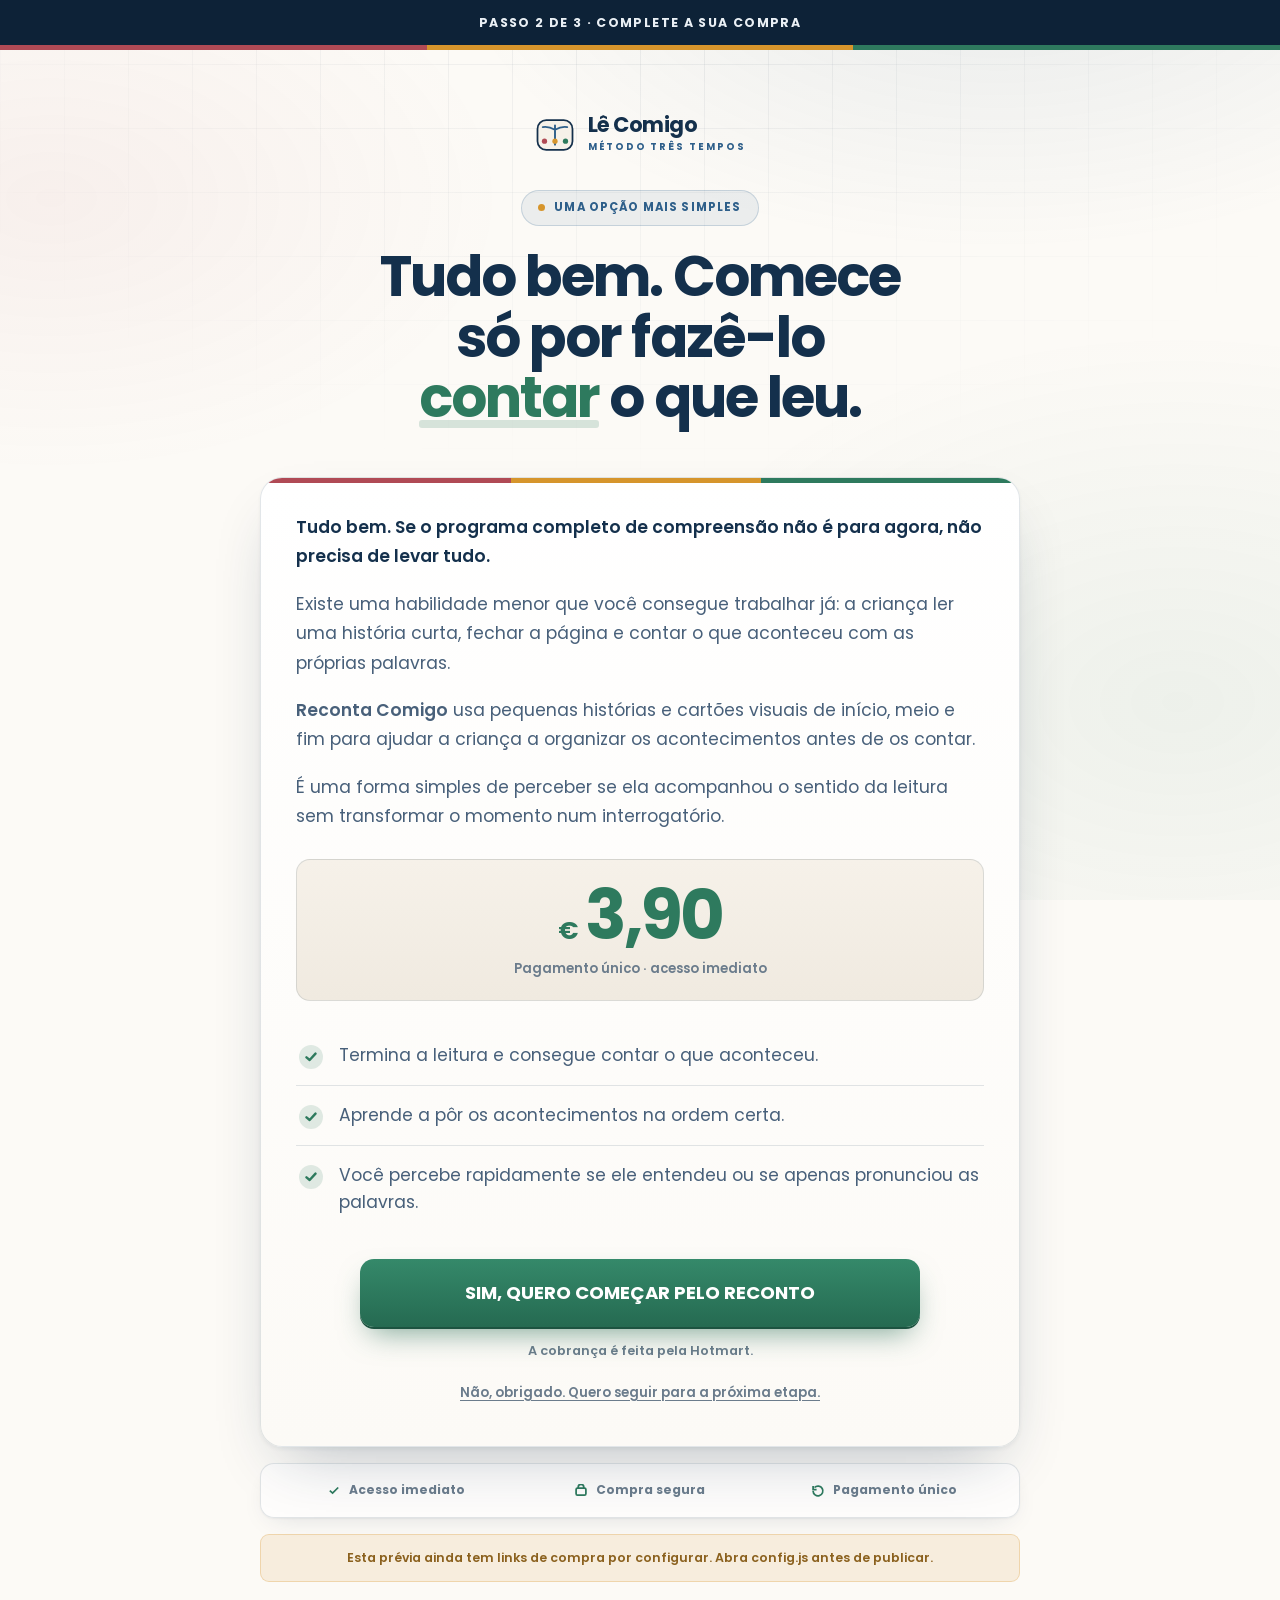
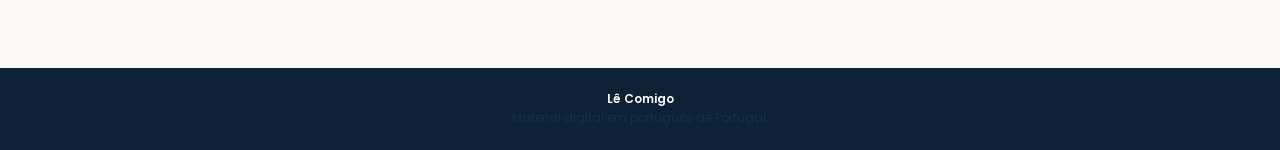
==== downsell/index.html @ 5492614d "Add files via upload" ====
<!doctype html>
<html lang="pt-PT">
<head>
  <meta charset="utf-8">
  <meta name="viewport" content="width=device-width,initial-scale=1">
  <meta name="robots" content="noindex,nofollow">
  <meta name="theme-color" content="#fcfaf6">
  <title>Reconta Comigo · Lê Comigo</title>
  <link rel="preconnect" href="https://fonts.googleapis.com">
  <link rel="preconnect" href="https://fonts.gstatic.com" crossorigin>
  <link href="https://fonts.googleapis.com/css2?family=Poppins:wght@400;500;600;700&display=swap" rel="stylesheet">
  <link rel="stylesheet" href="/styles.css">
</head>
<body data-page="downsell">
  <div id="progresso" aria-hidden="true"></div>

  <header id="topo">Passo 2 de 3 · complete a sua compra</header>
  <div class="filete" aria-hidden="true"><i></i><i></i><i></i></div>

  <main class="main">
    <div class="wrap">
      <div class="marca" aria-label="Lê Comigo, Método Três Tempos">
        <svg class="marca-icone" viewBox="0 0 48 48" aria-hidden="true">
          <rect x="4" y="7" width="40" height="34" rx="10" fill="#f6f1e9" stroke="#14304c" stroke-width="2"/>
          <path d="M24 13v22M10 15c5-1 9 .2 14 3M38 15c-5-1-9 .2-14 3" fill="none" stroke="#2e5f8a" stroke-width="2.2" stroke-linecap="round"/>
          <circle cx="12" cy="31" r="3" fill="#b04a55"/><circle cx="24" cy="31" r="3" fill="#d6952c"/><circle cx="36" cy="31" r="3" fill="#2e7a5e"/>
        </svg>
        <div>
          <div class="marca-nome">Lê Comigo</div>
          <div class="marca-tag">Método Três Tempos</div>
        </div>
      </div>

      <section class="hero" aria-labelledby="titulo">
        <div class="eyebrow">Uma opção mais simples</div>
        <h1 id="titulo">Tudo bem. Comece só por fazê-lo <span class="real">contar</span> o que leu.</h1>
      </section>

      <section class="carta" aria-label="Reconta Comigo">
        <div class="copy">
          <p><strong>Tudo bem.</strong> Se o programa completo de compreensão não é para agora, não precisa de levar tudo.</p>
<p>Existe uma habilidade menor que você consegue trabalhar já: a criança ler uma história curta, fechar a página e contar o que aconteceu com as próprias palavras.</p>
<p><strong>Reconta Comigo</strong> usa pequenas histórias e cartões visuais de início, meio e fim para ajudar a criança a organizar os acontecimentos antes de os contar.</p>
<p>É uma forma simples de perceber se ela acompanhou o sentido da leitura sem transformar o momento num interrogatório.</p>
        </div>

        <div class="preco-bloco">
          <div class="ancora" data-anchor hidden>De <s data-anchor-value></s></div>
          <div class="preco" aria-label="Preço 3,90 euros">
            <span class="moeda">€</span><span class="valor">3<span aria-hidden="true">,</span>90</span>
          </div>
          <p class="preco-nota">Pagamento único · acesso imediato</p>
        </div>

        <ul class="beneficios" aria-label="Resultados">
          <li><span class="visto" aria-hidden="true"><svg viewBox="0 0 16 16"><path d="M2 8.5 6.2 12 14 3.5"/></svg></span><span>Termina a leitura e consegue contar o que aconteceu.</span></li>
<li><span class="visto" aria-hidden="true"><svg viewBox="0 0 16 16"><path d="M2 8.5 6.2 12 14 3.5"/></svg></span><span>Aprende a pôr os acontecimentos na ordem certa.</span></li>
<li><span class="visto" aria-hidden="true"><svg viewBox="0 0 16 16"><path d="M2 8.5 6.2 12 14 3.5"/></svg></span><span>Você percebe rapidamente se ele entendeu ou se apenas pronunciou as palavras.</span></li>
        </ul>

        <div class="cta-caixa">
          <a class="btn" href="#" data-accept>SIM, QUERO COMEÇAR PELO RECONTO</a>
          <p class="cta-nota">A cobrança é feita pela Hotmart.</p>
          <a class="recusar" href="#" data-decline>Não, obrigado. Quero seguir para a próxima etapa.</a>
        </div>
      </section>

      <div class="trust" aria-label="Segurança da compra">
        <div class="trust-item"><svg viewBox="0 0 20 20"><path d="M4 9.5 8 13l8-8"/></svg>Acesso imediato</div>
        <div class="trust-item"><svg viewBox="0 0 20 20"><rect x="3" y="6" width="14" height="10" rx="2"/><path d="M6 6V4.5A4 4 0 0 1 14 4.5V6"/></svg>Compra segura</div>
        <div class="trust-item"><svg viewBox="0 0 20 20"><path d="M3 10a7 7 0 1 0 2-5M3 3v5h5"/></svg>Pagamento único</div>
      </div>

      <div class="aviso-config">Esta prévia ainda tem links de compra por configurar. Abra <strong>config.js</strong> antes de publicar.</div>
    </div>
  </main>

  <footer class="rodape">
    <strong>Lê Comigo</strong><br>
    Material digital em português de Portugal.
  </footer>

  <script src="/config.js"></script>
  <script src="/app.js"></script>
</body>
</html>
---- styles.css ----
:root {
  --papel:#fcfaf6; --papel-2:#f0eae0; --papel-3:#f6f1e9;
  --tinta:#14304c; --tinta-2:#0d2237; --azul:#2e5f8a;
  --t1:#b04a55; --t2:#d6952c; --t3:#2e7a5e; --t3-fundo:#256a51;
  --suave:#6b7c8c; --texto-2:#48607a; --texto-3:#3b5670;
  --claro:#eaf0f5; --claro-2:#b9cddd; --claro-3:#9dbbd4;
  --linha:#14304c1f; --linha-forte:#14304c38;
  --raio:14px; --raio-g:22px; --raio-p:9px; --max:920px;
  --sombra:0 1px 2px #14304c0d,0 8px 28px -12px #14304c2e;
  --sombra-g:0 2px 4px #14304c0f,0 28px 60px -24px #14304c4d;
  --mola:cubic-bezier(.2,.8,.3,1);
  --fonte:"Poppins","Century Gothic","Segoe UI",system-ui,sans-serif;
  --t-xs:.75rem; --t-sm:.85rem;
  --t-base:clamp(1rem,.96rem + .2vw,1.08rem);
  --t-md:clamp(1.04rem,.98rem + .32vw,1.16rem);
  --t-lg:clamp(1.1rem,1rem + .55vw,1.3rem);
  --t-h2:clamp(1.7rem,1.34rem + 2vw,2.65rem);
  --t-h1:clamp(2rem,1.44rem + 2.95vw,3.5rem);
}
*,*::before,*::after{box-sizing:border-box}
html{scroll-behavior:smooth}
body{
  margin:0;background:var(--papel);color:var(--tinta);font-family:var(--fonte);
  font-size:var(--t-base);font-weight:400;line-height:1.72;overflow-x:hidden;
  -webkit-font-smoothing:antialiased
}
body::before{
  content:"";position:fixed;inset:0;z-index:-2;pointer-events:none;
  background:
    radial-gradient(900px 520px at 78% -8%,rgba(46,95,138,.10),transparent 62%),
    radial-gradient(760px 460px at 4% 22%,rgba(176,74,85,.06),transparent 60%),
    radial-gradient(900px 600px at 92% 78%,rgba(46,122,94,.07),transparent 62%)
}
body::after{
  content:"";position:fixed;inset:0;z-index:-1;pointer-events:none;opacity:.5;
  background-image:linear-gradient(var(--linha) 1px,transparent 1px),linear-gradient(90deg,var(--linha) 1px,transparent 1px);
  background-size:64px 64px;
  -webkit-mask-image:radial-gradient(1100px 700px at 50% 0,#000 10%,transparent 70%);
  mask-image:radial-gradient(1100px 700px at 50% 0,#000 10%,transparent 70%)
}
a{color:inherit}
img,svg{display:block;max-width:100%}
button{font:inherit}
h1,h2,h3{margin:0;font-weight:700;letter-spacing:-.03em;line-height:1.14;text-wrap:balance}
h1{font-size:var(--t-h1);letter-spacing:-.035em;line-height:1.08}
p{margin:0 0 1.05em;text-wrap:pretty}
strong,b{font-weight:600}
:focus-visible{outline:3px solid var(--t2);outline-offset:3px;border-radius:6px}

#progresso{position:fixed;top:0;left:0;z-index:120;width:0;height:4px;background:linear-gradient(90deg,var(--t1),var(--t2) 48%,var(--t3));box-shadow:0 0 14px rgba(46,122,94,.35)}
#topo{
  background:var(--tinta-2);color:var(--claro);text-align:center;
  font-size:.78rem;font-weight:700;letter-spacing:.11em;text-transform:uppercase;
  padding:.72rem 1rem
}
.filete{display:flex;width:100%;height:5px}
.filete i{flex:1}.filete i:first-child{background:var(--t1)}.filete i:nth-child(2){background:var(--t2)}.filete i:nth-child(3){background:var(--t3)}

.wrap{width:100%;max-width:var(--max);margin-inline:auto;padding-inline:22px}
.main{padding-block:clamp(36px,6vw,64px) clamp(54px,8vw,86px)}
.marca{display:flex;justify-content:center;align-items:center;gap:.72rem;margin-bottom:clamp(24px,3.4vw,34px)}
.marca-icone{width:42px;height:42px;flex:0 0 auto}
.marca-nome{font-size:1.32rem;font-weight:700;letter-spacing:-.025em;line-height:1}
.marca-tag{font-size:.6rem;font-weight:700;letter-spacing:.2em;text-transform:uppercase;color:var(--azul);margin-top:.28rem}

.hero{text-align:center}
.eyebrow{
  display:inline-flex;align-items:center;gap:.55rem;padding:.45rem 1rem;border-radius:100px;
  margin-bottom:1.35rem;font-size:.72rem;font-weight:700;letter-spacing:.1em;text-transform:uppercase;
  color:var(--azul);background:rgba(46,95,138,.08);border:1px solid rgba(46,95,138,.2)
}
.eyebrow::before{content:"";width:7px;height:7px;border-radius:50%;background:var(--t2)}
.hero h1{max-width:18ch;margin-inline:auto}
.real{position:relative;display:inline-block;color:var(--t3)}
.real::after{content:"";position:absolute;left:0;right:0;bottom:.02em;height:.13em;border-radius:3px;background:var(--t3);opacity:.18}
.sub{max-width:48ch;margin:1.3rem auto 0;font-size:var(--t-lg);line-height:1.6;color:var(--texto-3)}

.carta{
  position:relative;max-width:760px;margin:clamp(30px,5vw,48px) auto 0;padding:clamp(1.35rem,4vw,2.2rem);
  background:linear-gradient(180deg,#fff,var(--papel));border:1px solid var(--linha);
  border-radius:var(--raio-g);box-shadow:var(--sombra-g);text-align:left;overflow:hidden
}
.carta::before{content:"";position:absolute;top:0;left:0;right:0;height:5px;background:linear-gradient(90deg,var(--t1) 0 33%,var(--t2) 33% 66%,var(--t3) 66% 100%)}
.copy p{color:var(--texto-2);line-height:1.7}
.copy p:first-child{color:var(--tinta);font-weight:600}

.preco-bloco{
  margin-top:1.7rem;padding:1.2rem;border-radius:var(--raio);
  background:linear-gradient(180deg,var(--papel-3),var(--papel-2));border:1px solid var(--linha)
}
.ancora{min-height:1.35rem;font-size:.9rem;font-weight:600;color:var(--suave);text-align:center}
.ancora[hidden]{display:none}
.ancora s{text-decoration-thickness:1.6px}
.preco{display:flex;align-items:baseline;justify-content:center;gap:.35rem;margin:.2rem 0 .3rem}
.preco .moeda{font-size:1.55rem;font-weight:700;color:var(--t3)}
.preco .valor{font-size:clamp(2.8rem,9vw,4.25rem);font-weight:700;letter-spacing:-.05em;line-height:1;color:var(--t3);font-variant-numeric:tabular-nums}
.preco-nota{text-align:center;margin:0;font-size:.82rem;font-weight:600;color:var(--suave)}

.beneficios{list-style:none;padding:0;margin:1.6rem 0 0;display:grid;gap:0}
.beneficios li{display:flex;align-items:flex-start;gap:1rem;padding:1rem .15rem;border-bottom:1px solid var(--linha);color:var(--texto-2);line-height:1.55}
.beneficios li:last-child{border-bottom:0}
.visto{width:24px;height:24px;border-radius:50%;display:grid;place-items:center;flex:0 0 auto;margin-top:.18rem;background:rgba(46,122,94,.14)}
.visto svg{width:12px;height:12px;stroke:var(--t3);stroke-width:3.2;fill:none;stroke-linecap:round;stroke-linejoin:round}

.cta-caixa{display:flex;flex-direction:column;align-items:center;gap:.8rem;text-align:center;margin-top:1.7rem}
.btn{
  display:inline-flex;align-items:center;justify-content:center;gap:.6rem;position:relative;isolation:isolate;
  width:100%;max-width:560px;padding:1.15rem 1.35rem;border:0;border-radius:var(--raio);
  font-weight:700;font-size:clamp(.98rem,2.5vw,1.14rem);text-align:center;text-decoration:none;
  color:#fff;background:linear-gradient(180deg,#35896a,var(--t3-fundo));
  box-shadow:0 2px 0 #1c5340,0 14px 30px -10px rgba(37,106,81,.62);
  transition:transform .18s var(--mola),box-shadow .18s ease;overflow:hidden
}
.btn::after{content:"";position:absolute;inset:0;z-index:-1;border-radius:inherit;background:linear-gradient(115deg,transparent 28%,rgba(255,255,255,.3) 46%,transparent 62%);transform:translateX(-120%)}
.btn:hover{transform:translateY(-2px);box-shadow:0 2px 0 #1c5340,0 20px 40px -12px rgba(37,106,81,.72)}
.btn:hover::after{animation:brilho .85s ease}
.btn:active{transform:translateY(1px)}
@keyframes brilho{to{transform:translateX(120%)}}

.recusar{
  display:inline-block;padding:.45rem .65rem;font-size:.82rem;font-weight:600;color:var(--suave);
  text-decoration:underline;text-underline-offset:3px;text-decoration-thickness:1px
}
.recusar:hover{color:var(--tinta)}
.cta-nota{margin:0;font-size:.8rem;font-weight:600;color:var(--suave)}

.trust{
  max-width:760px;margin:1rem auto 0;display:grid;grid-template-columns:1fr;gap:.55rem;
  padding:1rem 1.1rem;border:1px solid var(--linha);border-radius:var(--raio);background:rgba(255,255,255,.62);
  box-shadow:var(--sombra)
}
.trust-item{display:flex;align-items:center;justify-content:center;gap:.5rem;font-size:.76rem;font-weight:700;color:var(--suave);text-align:center}
.trust-item svg{width:14px;height:14px;stroke:var(--t3);fill:none;stroke-width:2.5}

.aviso-config{
  display:none;max-width:760px;margin:1rem auto 0;padding:.75rem 1rem;border-radius:var(--raio-p);
  background:rgba(214,149,44,.12);border:1px solid rgba(214,149,44,.28);color:#8b611e;
  font-size:.78rem;font-weight:600;text-align:center
}
body.modo-config .aviso-config{display:block}

.rodape{background:var(--tinta-2);color:var(--claro-4);text-align:center;padding:1.4rem 22px;font-size:.75rem;line-height:1.55}
.rodape strong{color:#fff}

@media(min-width:720px){
  .trust{grid-template-columns:repeat(3,1fr)}
}
@media(max-width:520px){
  #topo{font-size:.7rem}
  .main{padding-top:30px}
  .carta{padding:1.25rem}
  .btn{padding:1.05rem 1rem}
}
@media(prefers-reduced-motion:reduce){
  *,*::before,*::after{scroll-behavior:auto!important;transition-duration:.001ms!important;animation-duration:.001ms!important;animation-iteration-count:1!important}
}
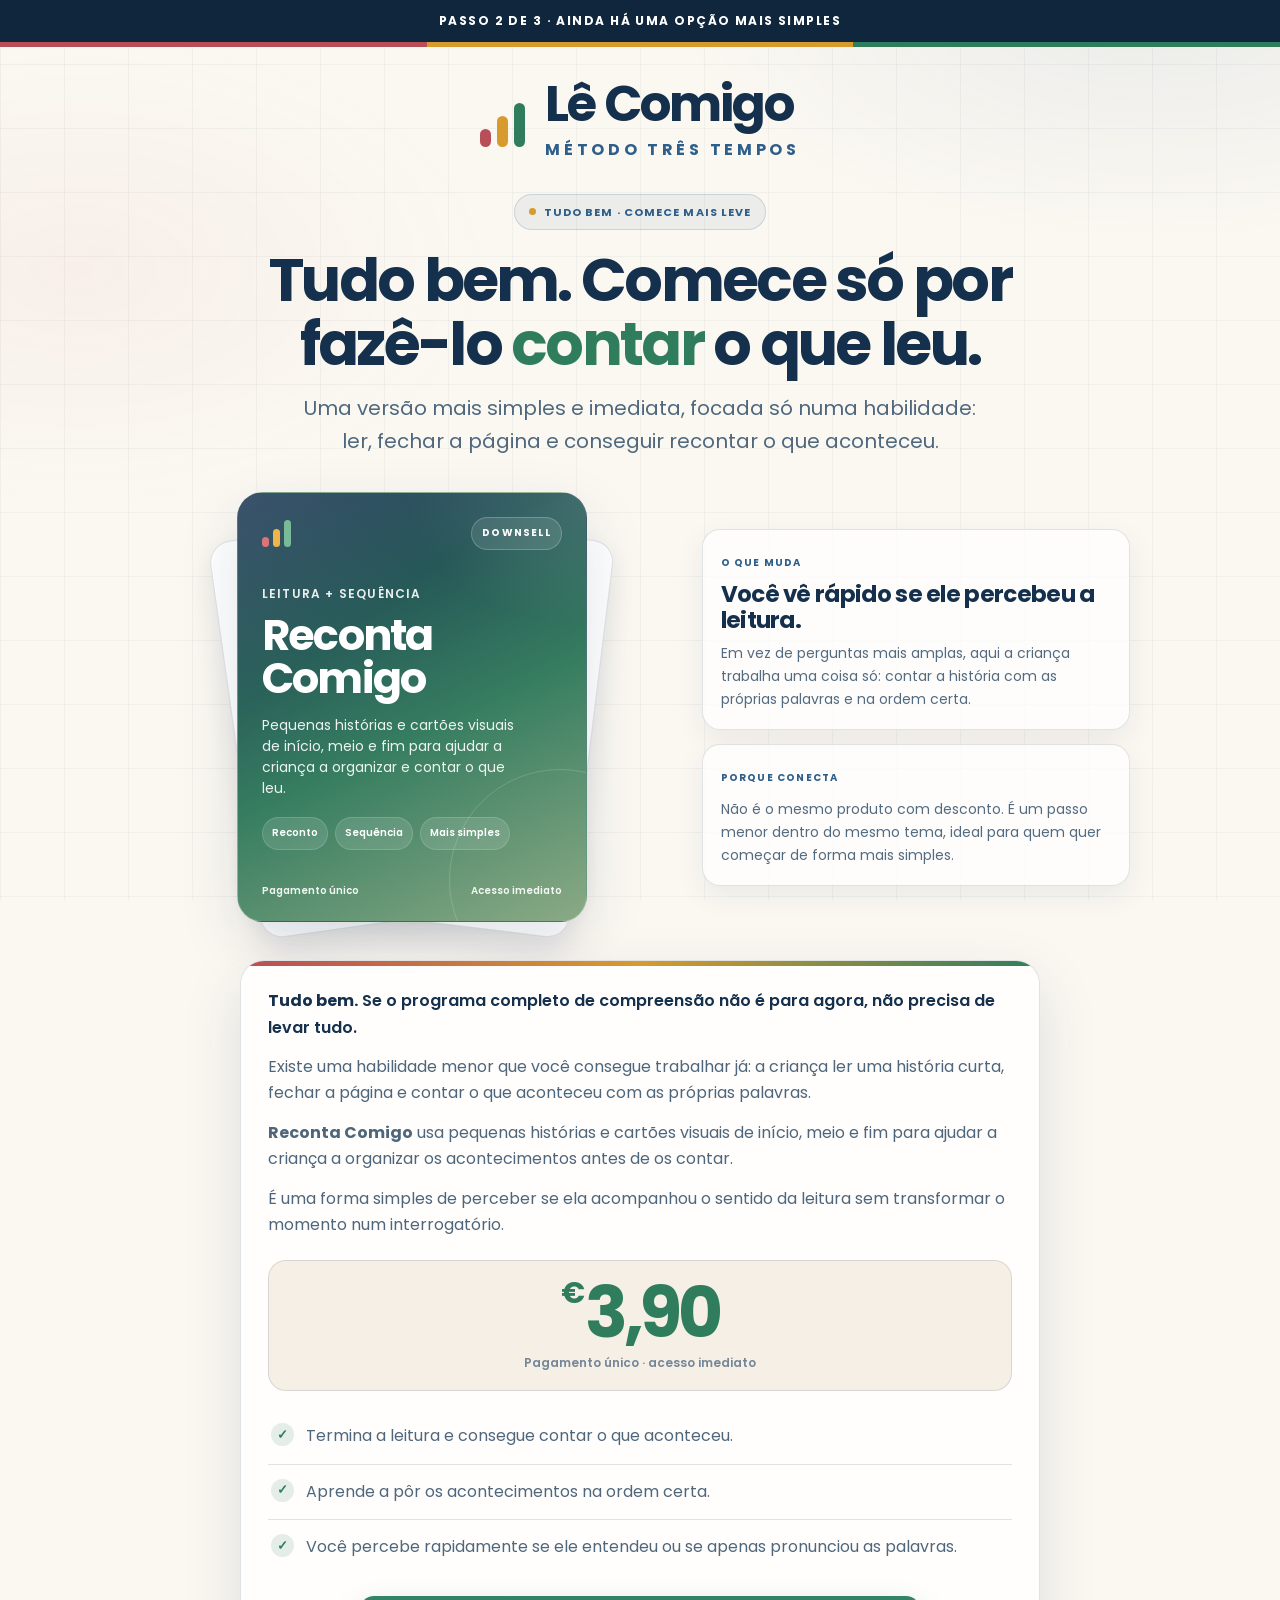
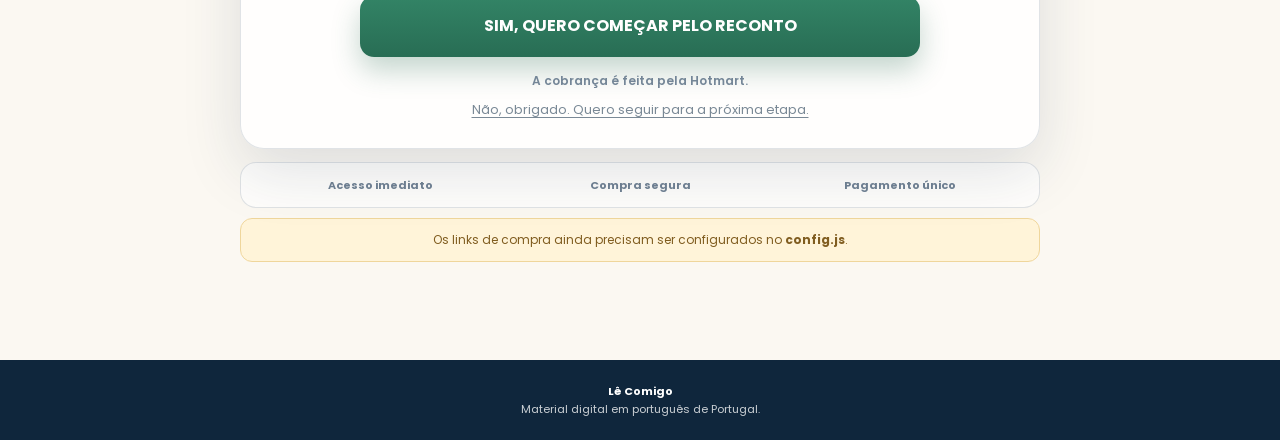
==== commit 7fe19204: "Add files via upload" ====
--- a/downsell/index.html
+++ b/downsell/index.html
@@ -1,86 +1,585 @@
 <!doctype html>
 <html lang="pt-PT">
 <head>
-  <meta charset="utf-8">
-  <meta name="viewport" content="width=device-width,initial-scale=1">
-  <meta name="robots" content="noindex,nofollow">
-  <meta name="theme-color" content="#fcfaf6">
-  <title>Reconta Comigo · Lê Comigo</title>
-  <link rel="preconnect" href="https://fonts.googleapis.com">
-  <link rel="preconnect" href="https://fonts.gstatic.com" crossorigin>
-  <link href="https://fonts.googleapis.com/css2?family=Poppins:wght@400;500;600;700&display=swap" rel="stylesheet">
-  <link rel="stylesheet" href="/styles.css">
+<meta charset="utf-8">
+<meta name="viewport" content="width=device-width,initial-scale=1">
+<meta name="robots" content="noindex,nofollow">
+<meta name="theme-color" content="#fbf8f2">
+<title>Reconta Comigo · Lê Comigo</title>
+<link rel="preconnect" href="https://fonts.googleapis.com">
+<link rel="preconnect" href="https://fonts.gstatic.com" crossorigin>
+<link href="https://fonts.googleapis.com/css2?family=Poppins:wght@400;500;600;700&display=swap" rel="stylesheet">
+<style>
+:root{
+  --paper:#fbf8f2;
+  --navy:#14304c;
+  --blue:#2e5f8a;
+  --muted:#66798b;
+  --red:#b84e57;
+  --amber:#d89a2d;
+  --green:#2f7d5d;
+  --line:rgba(20,48,76,.13);
+  --white:#fff;
+  --shadow:0 22px 60px rgba(20,48,76,.13);
+  --shadow-soft:0 12px 34px rgba(20,48,76,.09);
+}
+*{box-sizing:border-box}
+html{scroll-behavior:smooth}
+body{
+  margin:0;
+  background:var(--paper);
+  color:var(--navy);
+  font-family:Poppins,Arial,sans-serif;
+  line-height:1.65;
+  -webkit-font-smoothing:antialiased;
+  overflow-x:hidden;
+}
+body:before{
+  content:"";
+  position:fixed;
+  inset:0;
+  z-index:-1;
+  background:
+    radial-gradient(800px 400px at 90% 0,rgba(46,95,138,.08),transparent 60%),
+    radial-gradient(700px 400px at 6% 30%,rgba(184,78,87,.05),transparent 60%),
+    linear-gradient(rgba(20,48,76,.045) 1px,transparent 1px),
+    linear-gradient(90deg,rgba(20,48,76,.045) 1px,transparent 1px);
+  background-size:auto,auto,64px 64px,64px 64px;
+}
+a{color:inherit}
+h1,h2,h3,p{margin:0}
+img,svg{display:block;max-width:100%}
+.wrap{width:min(980px,calc(100% - 28px));margin:auto}
+.top{
+  background:#0f263c;
+  color:#fff;
+  text-align:center;
+  padding:11px 14px;
+  font-size:12px;
+  font-weight:700;
+  letter-spacing:.12em;
+  text-transform:uppercase;
+}
+.stripe{display:grid;grid-template-columns:1fr 1fr 1fr;height:5px}
+.stripe i:nth-child(1){background:var(--red)}
+.stripe i:nth-child(2){background:var(--amber)}
+.stripe i:nth-child(3){background:var(--green)}
+main{padding:34px 0 64px}
+
+/* LOGO */
+.logo{
+  display:flex;
+  align-items:center;
+  justify-content:center;
+  gap:20px;
+  margin-bottom:30px;
+}
+.bars{
+  display:flex;
+  align-items:flex-end;
+  gap:6px;
+  height:50px;
+}
+.bars span{
+  width:11px;
+  border-radius:999px;
+  display:block;
+}
+.bars .r{height:18px;background:var(--red)}
+.bars .a{height:31px;background:var(--amber)}
+.bars .g{height:44px;background:var(--green)}
+.logo-name{
+  font-size:clamp(32px,5vw,50px);
+  font-weight:700;
+  line-height:.95;
+  letter-spacing:-.04em;
+}
+.logo-sub{
+  margin-top:9px;
+  font-size:clamp(11px,1.7vw,16px);
+  font-weight:700;
+  letter-spacing:.23em;
+  color:var(--blue);
+}
+
+/* HERO */
+.hero{text-align:center}
+.pill{
+  display:inline-flex;
+  gap:8px;
+  align-items:center;
+  padding:8px 14px;
+  border:1px solid rgba(46,95,138,.18);
+  background:rgba(46,95,138,.07);
+  border-radius:999px;
+  color:var(--blue);
+  font-size:11px;
+  font-weight:700;
+  letter-spacing:.1em;
+  text-transform:uppercase;
+}
+.pill:before{
+  content:"";
+  width:7px;
+  height:7px;
+  border-radius:50%;
+  background:var(--amber);
+}
+.hero h1{
+  font-size:clamp(34px,5.4vw,60px);
+  line-height:1.07;
+  letter-spacing:-.045em;
+  max-width:830px;
+  margin:18px auto 0;
+  text-wrap:balance;
+}
+.accent{color:var(--green)}
+.hero .sub{
+  max-width:700px;
+  margin:16px auto 0;
+  color:#4f687e;
+  font-size:clamp(16px,2vw,20px);
+}
+
+/* MOCKUP PRODUTO */
+.product{
+  display:grid;
+  grid-template-columns:1.1fr .9fr;
+  gap:28px;
+  align-items:center;
+  margin:34px auto 0;
+}
+.mock{
+  min-height:430px;
+  position:relative;
+  display:grid;
+  place-items:center;
+}
+.paper{
+  position:absolute;
+  width:320px;
+  height:400px;
+  background:#fff;
+  border:1px solid var(--line);
+  border-radius:22px;
+  box-shadow:var(--shadow-soft);
+}
+.paper.one{transform:rotate(-8deg) translate(-20px,10px)}
+.paper.two{transform:rotate(7deg) translate(22px,12px)}
+.cover{
+  position:relative;
+  width:min(350px,92vw);
+  height:430px;
+  border-radius:26px;
+  padding:24px;
+  overflow:hidden;
+  color:#fff;
+  box-shadow:var(--shadow);
+  border:1px solid rgba(255,255,255,.18);
+}
+.cover:before{
+  content:"";
+  position:absolute;
+  inset:0;
+  background:
+    linear-gradient(145deg,rgba(255,255,255,.16),transparent 32%),
+    radial-gradient(300px 220px at 100% 0,rgba(255,255,255,.13),transparent 60%);
+  pointer-events:none;
+}
+.cover:after{
+  content:"";
+  position:absolute;
+  width:220px;
+  height:220px;
+  border:1px solid rgba(255,255,255,.16);
+  border-radius:50%;
+  right:-85px;
+  bottom:-70px;
+}
+.u1{background:linear-gradient(155deg,#113354,#2f628e 55%,#3c8765)}
+.u2{background:linear-gradient(155deg,#14304c,#305d89 53%,#b44d59)}
+.ds{background:linear-gradient(155deg,#15314f,#367d60 55%,#8baa85)}
+.of{background:linear-gradient(155deg,#11283e,#2d5d88 52%,#d29631)}
+.cover-logo{
+  display:flex;
+  align-items:flex-end;
+  gap:4px;
+  height:28px;
+}
+.cover-logo b{
+  display:block;
+  width:7px;
+  border-radius:99px;
+}
+.cover-logo .r{height:10px;background:#dc747c}
+.cover-logo .a{height:18px;background:#efb54a}
+.cover-logo .g{height:27px;background:#79bb98}
+.cover-top{
+  display:flex;
+  justify-content:space-between;
+  align-items:center;
+  position:relative;
+  z-index:2;
+}
+.mini{
+  font-size:10px;
+  font-weight:700;
+  letter-spacing:.12em;
+  text-transform:uppercase;
+  border:1px solid rgba(255,255,255,.22);
+  background:rgba(255,255,255,.11);
+  border-radius:999px;
+  padding:7px 10px;
+}
+.cover-kicker{
+  margin-top:34px;
+  font-size:12px;
+  font-weight:600;
+  letter-spacing:.1em;
+  text-transform:uppercase;
+  opacity:.9;
+  position:relative;
+  z-index:2;
+}
+.cover-title{
+  font-size:clamp(32px,4vw,43px);
+  line-height:1.02;
+  font-weight:700;
+  letter-spacing:-.04em;
+  margin-top:10px;
+  position:relative;
+  z-index:2;
+}
+.cover-desc{
+  font-size:14px;
+  line-height:1.5;
+  margin-top:14px;
+  color:rgba(255,255,255,.91);
+  max-width:30ch;
+  position:relative;
+  z-index:2;
+}
+.tags{
+  display:flex;
+  flex-wrap:wrap;
+  gap:7px;
+  margin-top:18px;
+  position:relative;
+  z-index:2;
+}
+.tags span{
+  padding:7px 9px;
+  border-radius:999px;
+  background:rgba(255,255,255,.12);
+  border:1px solid rgba(255,255,255,.15);
+  font-size:10px;
+  font-weight:600;
+}
+.cover-bottom{
+  position:absolute;
+  left:24px;
+  right:24px;
+  bottom:22px;
+  display:flex;
+  justify-content:space-between;
+  font-size:10px;
+  font-weight:600;
+  opacity:.92;
+  z-index:2;
+}
+
+/* INFO AO LADO */
+.info{display:grid;gap:14px}
+.info-card{
+  background:rgba(255,255,255,.72);
+  border:1px solid var(--line);
+  border-radius:18px;
+  padding:18px;
+  box-shadow:0 10px 30px rgba(20,48,76,.07);
+}
+.info-card small{
+  font-size:10px;
+  font-weight:700;
+  letter-spacing:.12em;
+  text-transform:uppercase;
+  color:var(--blue);
+}
+.info-card h3{
+  margin-top:7px;
+  font-size:23px;
+  line-height:1.15;
+  letter-spacing:-.03em;
+}
+.info-card p{
+  margin-top:8px;
+  color:#536b80;
+  font-size:14px;
+}
+
+/* CARD OFERTA */
+.card{
+  max-width:800px;
+  margin:38px auto 0;
+  padding:27px;
+  background:rgba(255,255,255,.82);
+  border:1px solid var(--line);
+  border-radius:24px;
+  box-shadow:var(--shadow);
+  position:relative;
+  overflow:hidden;
+}
+.card:before{
+  content:"";
+  position:absolute;
+  left:0;right:0;top:0;
+  height:5px;
+  background:linear-gradient(90deg,var(--red),var(--amber),var(--green));
+}
+.copy p{color:#4e667b;margin-bottom:13px}
+.copy p:first-child{color:var(--navy);font-weight:600}
+.pricebox{
+  margin-top:22px;
+  padding:17px;
+  background:#f5efe6;
+  border:1px solid var(--line);
+  border-radius:18px;
+  text-align:center;
+}
+.anchor{font-size:13px;color:#7a8a98}
+.anchor[hidden]{display:none}
+.price{
+  font-size:clamp(48px,8vw,70px);
+  font-weight:700;
+  color:var(--green);
+  line-height:1;
+  letter-spacing:-.06em;
+}
+.price small{
+  font-size:.42em;
+  vertical-align:top;
+  margin-right:4px;
+}
+.note{
+  font-size:12px;
+  color:#748697;
+  font-weight:600;
+  margin-top:5px;
+}
+.benefits{
+  list-style:none;
+  padding:0;
+  margin:18px 0 0;
+}
+.benefits li{
+  display:flex;
+  gap:12px;
+  padding:14px 3px;
+  border-bottom:1px solid var(--line);
+  color:#4f677c;
+}
+.benefits li:last-child{border-bottom:0}
+.check{
+  width:23px;
+  height:23px;
+  border-radius:50%;
+  display:grid;
+  place-items:center;
+  flex:0 0 auto;
+  background:rgba(47,125,93,.13);
+  color:var(--green);
+  font-size:13px;
+  font-weight:700;
+}
+.actions{
+  display:flex;
+  flex-direction:column;
+  align-items:center;
+  gap:9px;
+  margin-top:22px;
+}
+.btn{
+  width:100%;
+  max-width:560px;
+  text-align:center;
+  text-decoration:none;
+  background:linear-gradient(#338466,#286d54);
+  color:#fff;
+  padding:17px 18px;
+  border-radius:14px;
+  font-weight:700;
+  box-shadow:0 13px 28px rgba(40,109,84,.28);
+  transition:.18s ease;
+}
+.btn:hover{transform:translateY(-1px);box-shadow:0 17px 32px rgba(40,109,84,.34)}
+.refuse{
+  font-size:13px;
+  color:#7a8996;
+  text-decoration:underline;
+  text-underline-offset:3px;
+}
+.secure{
+  max-width:800px;
+  margin:13px auto 0;
+  display:grid;
+  grid-template-columns:repeat(3,1fr);
+  gap:8px;
+  background:rgba(255,255,255,.65);
+  border:1px solid var(--line);
+  padding:13px;
+  border-radius:16px;
+  text-align:center;
+  font-size:11px;
+  font-weight:700;
+  color:#718293;
+}
+.config{
+  display:none;
+  max-width:800px;
+  margin:10px auto;
+  padding:11px;
+  background:#fff4d9;
+  border:1px solid #efd69c;
+  border-radius:12px;
+  text-align:center;
+  font-size:12px;
+  color:#805d20;
+}
+body.modo-config .config{display:block}
+footer{
+  background:#0f263c;
+  color:rgba(255,255,255,.78);
+  text-align:center;
+  padding:22px;
+  font-size:11px;
+  margin-top:24px;
+}
+footer strong{color:#fff}
+@media(max-width:820px){
+  .product{grid-template-columns:1fr}
+  .mock{min-height:390px}
+  .info{max-width:620px;margin:auto}
+  .secure{grid-template-columns:1fr}
+}
+@media(max-width:520px){
+  main{padding-top:25px}
+  .logo{gap:12px}
+  .bars{height:42px}
+  .bars span{width:9px}
+  .bars .r{height:15px}
+  .bars .a{height:26px}
+  .bars .g{height:38px}
+  .logo-name{font-size:31px}
+  .logo-sub{font-size:10px;letter-spacing:.18em}
+  .hero h1{font-size:36px}
+  .paper{width:250px;height:330px}
+  .cover{width:286px;height:390px;padding:19px}
+  .cover-title{font-size:31px}
+  .cover-bottom{left:19px;right:19px}
+  .card{padding:22px 17px}
+}
+</style>
 </head>
 <body data-page="downsell">
-  <div id="progresso" aria-hidden="true"></div>
-
-  <header id="topo">Passo 2 de 3 · complete a sua compra</header>
-  <div class="filete" aria-hidden="true"><i></i><i></i><i></i></div>
-
-  <main class="main">
-    <div class="wrap">
-      <div class="marca" aria-label="Lê Comigo, Método Três Tempos">
-        <svg class="marca-icone" viewBox="0 0 48 48" aria-hidden="true">
-          <rect x="4" y="7" width="40" height="34" rx="10" fill="#f6f1e9" stroke="#14304c" stroke-width="2"/>
-          <path d="M24 13v22M10 15c5-1 9 .2 14 3M38 15c-5-1-9 .2-14 3" fill="none" stroke="#2e5f8a" stroke-width="2.2" stroke-linecap="round"/>
-          <circle cx="12" cy="31" r="3" fill="#b04a55"/><circle cx="24" cy="31" r="3" fill="#d6952c"/><circle cx="36" cy="31" r="3" fill="#2e7a5e"/>
-        </svg>
-        <div>
-          <div class="marca-nome">Lê Comigo</div>
-          <div class="marca-tag">Método Três Tempos</div>
+<header class="top">Passo 2 de 3 · ainda há uma opção mais simples</header>
+<div class="stripe" aria-hidden="true"><i></i><i></i><i></i></div>
+
+<main>
+<div class="wrap">
+
+  <div class="logo" aria-label="Lê Comigo, Método Três Tempos">
+    <div class="bars" aria-hidden="true">
+      <span class="r"></span>
+      <span class="a"></span>
+      <span class="g"></span>
+    </div>
+    <div>
+      <div class="logo-name">Lê Comigo</div>
+      <div class="logo-sub">MÉTODO TRÊS TEMPOS</div>
+    </div>
+  </div>
+
+  <section class="hero">
+    <div class="pill">Tudo bem · comece mais leve</div>
+    <h1>Tudo bem. Comece só por fazê-lo <span class="accent">contar</span> o que leu.</h1>
+    <p class="sub">Uma versão mais simples e imediata, focada só numa habilidade: ler, fechar a página e conseguir recontar o que aconteceu.</p>
+  </section>
+
+  <section class="product" aria-label="Apresentação do produto Reconta Comigo">
+    <div class="mock">
+      <div class="paper one" aria-hidden="true"></div>
+      <div class="paper two" aria-hidden="true"></div>
+
+      <div class="cover ds">
+        <div class="cover-top">
+          <div class="cover-logo" aria-hidden="true">
+            <b class="r"></b><b class="a"></b><b class="g"></b>
+          </div>
+          <div class="mini">Downsell</div>
+        </div>
+
+        <div class="cover-kicker">Leitura + sequência</div>
+        <div class="cover-title">Reconta<br>Comigo</div>
+        <div class="cover-desc">Pequenas histórias e cartões visuais de início, meio e fim para ajudar a criança a organizar e contar o que leu.</div>
+        <div class="tags"><span>Reconto</span><span>Sequência</span><span>Mais simples</span></div>
+
+        <div class="cover-bottom">
+          <span>Pagamento único</span>
+          <span>Acesso imediato</span>
         </div>
       </div>
-
-      <section class="hero" aria-labelledby="titulo">
-        <div class="eyebrow">Uma opção mais simples</div>
-        <h1 id="titulo">Tudo bem. Comece só por fazê-lo <span class="real">contar</span> o que leu.</h1>
-      </section>
-
-      <section class="carta" aria-label="Reconta Comigo">
-        <div class="copy">
-          <p><strong>Tudo bem.</strong> Se o programa completo de compreensão não é para agora, não precisa de levar tudo.</p>
-<p>Existe uma habilidade menor que você consegue trabalhar já: a criança ler uma história curta, fechar a página e contar o que aconteceu com as próprias palavras.</p>
-<p><strong>Reconta Comigo</strong> usa pequenas histórias e cartões visuais de início, meio e fim para ajudar a criança a organizar os acontecimentos antes de os contar.</p>
-<p>É uma forma simples de perceber se ela acompanhou o sentido da leitura sem transformar o momento num interrogatório.</p>
-        </div>
-
-        <div class="preco-bloco">
-          <div class="ancora" data-anchor hidden>De <s data-anchor-value></s></div>
-          <div class="preco" aria-label="Preço 3,90 euros">
-            <span class="moeda">€</span><span class="valor">3<span aria-hidden="true">,</span>90</span>
-          </div>
-          <p class="preco-nota">Pagamento único · acesso imediato</p>
-        </div>
-
-        <ul class="beneficios" aria-label="Resultados">
-          <li><span class="visto" aria-hidden="true"><svg viewBox="0 0 16 16"><path d="M2 8.5 6.2 12 14 3.5"/></svg></span><span>Termina a leitura e consegue contar o que aconteceu.</span></li>
-<li><span class="visto" aria-hidden="true"><svg viewBox="0 0 16 16"><path d="M2 8.5 6.2 12 14 3.5"/></svg></span><span>Aprende a pôr os acontecimentos na ordem certa.</span></li>
-<li><span class="visto" aria-hidden="true"><svg viewBox="0 0 16 16"><path d="M2 8.5 6.2 12 14 3.5"/></svg></span><span>Você percebe rapidamente se ele entendeu ou se apenas pronunciou as palavras.</span></li>
-        </ul>
-
-        <div class="cta-caixa">
-          <a class="btn" href="#" data-accept>SIM, QUERO COMEÇAR PELO RECONTO</a>
-          <p class="cta-nota">A cobrança é feita pela Hotmart.</p>
-          <a class="recusar" href="#" data-decline>Não, obrigado. Quero seguir para a próxima etapa.</a>
-        </div>
-      </section>
-
-      <div class="trust" aria-label="Segurança da compra">
-        <div class="trust-item"><svg viewBox="0 0 20 20"><path d="M4 9.5 8 13l8-8"/></svg>Acesso imediato</div>
-        <div class="trust-item"><svg viewBox="0 0 20 20"><rect x="3" y="6" width="14" height="10" rx="2"/><path d="M6 6V4.5A4 4 0 0 1 14 4.5V6"/></svg>Compra segura</div>
-        <div class="trust-item"><svg viewBox="0 0 20 20"><path d="M3 10a7 7 0 1 0 2-5M3 3v5h5"/></svg>Pagamento único</div>
+    </div>
+
+    <div class="info">
+      <div class="info-card">
+        <small>O que muda</small>
+        <h3>Você vê rápido se ele percebeu a leitura.</h3>
+        <p>Em vez de perguntas mais amplas, aqui a criança trabalha uma coisa só: contar a história com as próprias palavras e na ordem certa.</p>
       </div>
 
-      <div class="aviso-config">Esta prévia ainda tem links de compra por configurar. Abra <strong>config.js</strong> antes de publicar.</div>
+      <div class="info-card">
+        <small>Porque conecta</small>
+        <p>Não é o mesmo produto com desconto. É um passo menor dentro do mesmo tema, ideal para quem quer começar de forma mais simples.</p>
+      </div>
     </div>
-  </main>
-
-  <footer class="rodape">
-    <strong>Lê Comigo</strong><br>
-    Material digital em português de Portugal.
-  </footer>
-
-  <script src="/config.js"></script>
-  <script src="/app.js"></script>
+  </section>
+
+  <section class="card">
+    <div class="copy"><p><strong>Tudo bem.</strong> Se o programa completo de compreensão não é para agora, não precisa de levar tudo.</p><p>Existe uma habilidade menor que você consegue trabalhar já: a criança ler uma história curta, fechar a página e contar o que aconteceu com as próprias palavras.</p><p><strong>Reconta Comigo</strong> usa pequenas histórias e cartões visuais de início, meio e fim para ajudar a criança a organizar os acontecimentos antes de os contar.</p><p>É uma forma simples de perceber se ela acompanhou o sentido da leitura sem transformar o momento num interrogatório.</p></div>
+
+    <div class="pricebox">
+      <div class="anchor" data-anchor hidden>De <s data-anchor-value></s></div>
+      <div class="price"><small>€</small>3,90</div>
+      <div class="note">Pagamento único · acesso imediato</div>
+    </div>
+
+    <ul class="benefits"><li><span class="check">✓</span><span>Termina a leitura e consegue contar o que aconteceu.</span></li><li><span class="check">✓</span><span>Aprende a pôr os acontecimentos na ordem certa.</span></li><li><span class="check">✓</span><span>Você percebe rapidamente se ele entendeu ou se apenas pronunciou as palavras.</span></li></ul>
+
+    <div class="actions">
+      <a class="btn" href="#" data-accept>SIM, QUERO COMEÇAR PELO RECONTO</a>
+      <div class="note">A cobrança é feita pela Hotmart.</div>
+      <a class="refuse" href="#" data-decline>Não, obrigado. Quero seguir para a próxima etapa.</a>
+    </div>
+  </section>
+
+  <div class="secure">
+    <div>Acesso imediato</div>
+    <div>Compra segura</div>
+    <div>Pagamento único</div>
+  </div>
+
+  <div class="config">
+    Os links de compra ainda precisam ser configurados no <strong>config.js</strong>.
+  </div>
+
+</div>
+</main>
+
+<footer>
+  <strong>Lê Comigo</strong><br>
+  Material digital em português de Portugal.
+</footer>
+
+<script src="/config.js"></script>
+<script src="/app.js"></script>
 </body>
 </html>
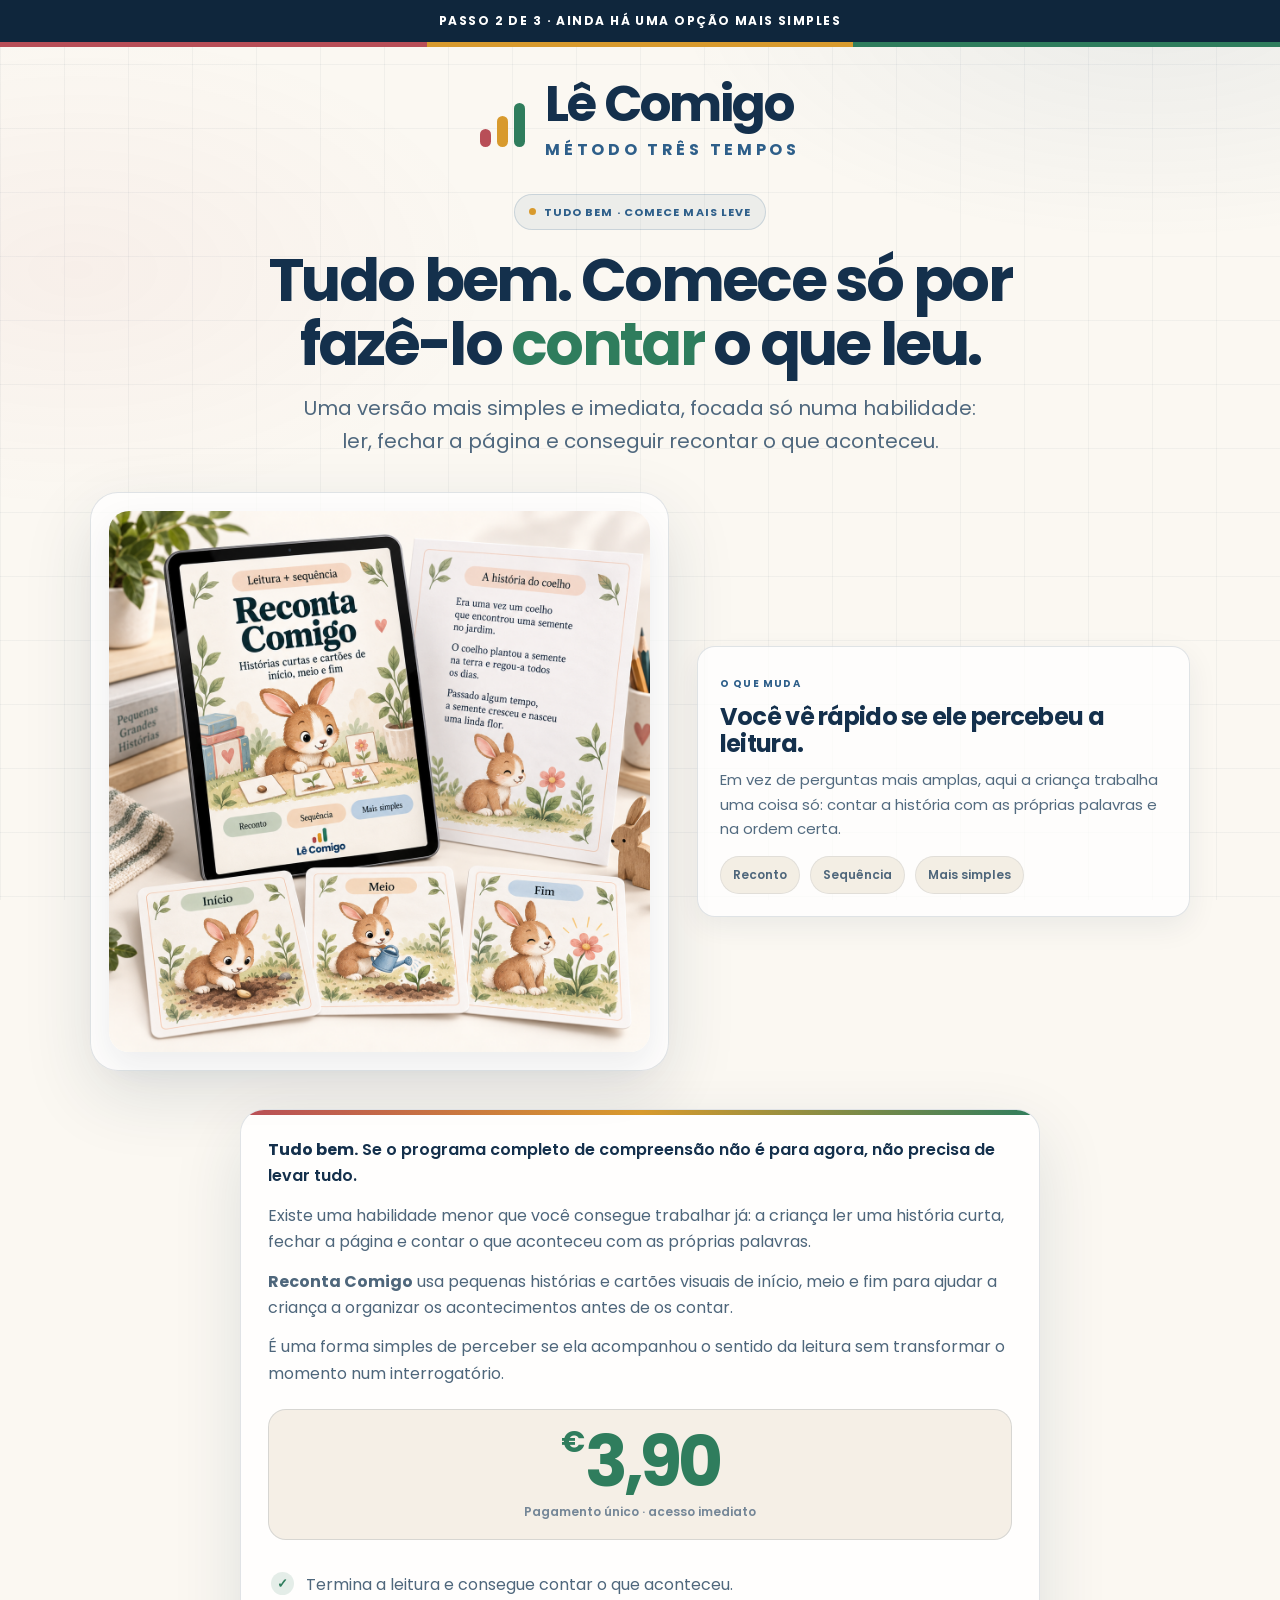
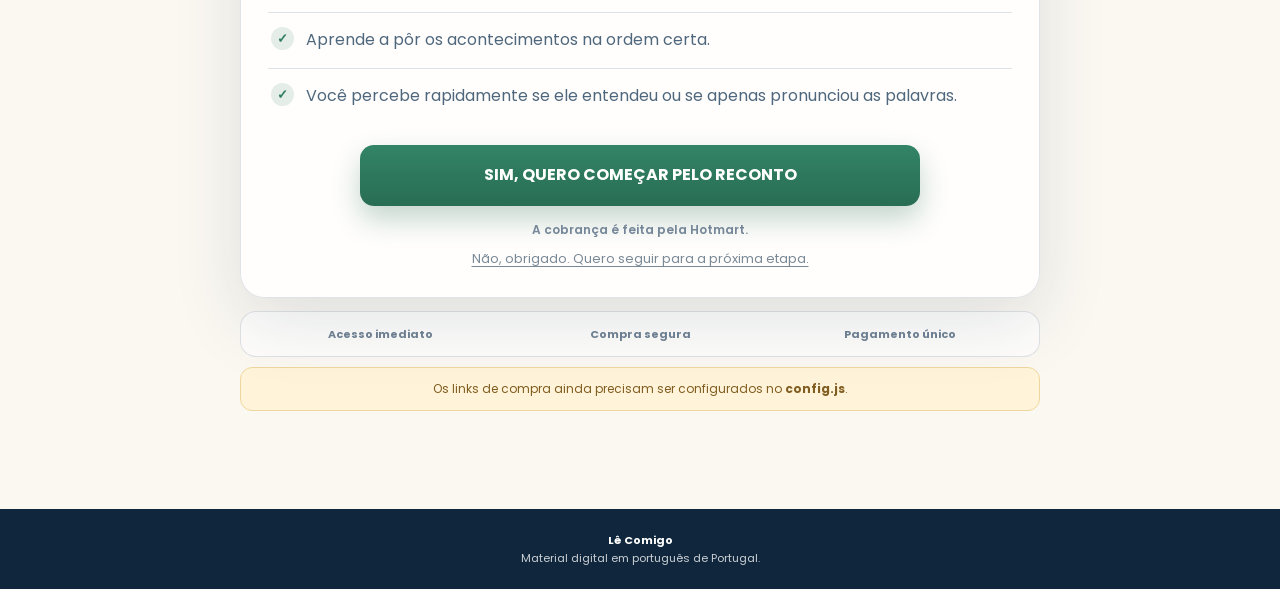
==== commit e7450089: "Add files via upload" ====
--- a/downsell/index.html
+++ b/downsell/index.html
@@ -1,11 +1,14 @@
 <!doctype html>
 <html lang="pt-PT">
 <head>
+<!-- Google Tag Manager -->
+<script>(function(w,d,s,l,i){w[l]=w[l]||[];w[l].push({'gtm.start':new Date().getTime(),event:'gtm.js'});var f=d.getElementsByTagName(s)[0],j=d.createElement(s);j.async=true;j.src="https://api.lecomigo.online/5khcqnsry.js?"+i;f.parentNode.insertBefore(j,f);})(window,document,'script','dataLayer','242=EBZOKSUuRV4xS0opIyRdTQ9PQUBARQwFRB4WDR4OAQwWXBwAHQoGDg%3D%3D');</script>
+<!-- End Google Tag Manager -->
 <meta charset="utf-8">
 <meta name="viewport" content="width=device-width,initial-scale=1">
 <meta name="robots" content="noindex,nofollow">
 <meta name="theme-color" content="#fbf8f2">
-<title>Reconta Comigo · Lê Comigo</title>
+<title>Tudo bem. Comece só por fazê-lo contar o que leu. · Lê Comigo</title>
 <link rel="preconnect" href="https://fonts.googleapis.com">
 <link rel="preconnect" href="https://fonts.gstatic.com" crossorigin>
 <link href="https://fonts.googleapis.com/css2?family=Poppins:wght@400;500;600;700&display=swap" rel="stylesheet">
@@ -20,8 +23,8 @@
   --green:#2f7d5d;
   --line:rgba(20,48,76,.13);
   --white:#fff;
-  --shadow:0 22px 60px rgba(20,48,76,.13);
-  --shadow-soft:0 12px 34px rgba(20,48,76,.09);
+  --shadow:0 24px 70px rgba(20,48,76,.12);
+  --shadow-soft:0 14px 34px rgba(20,48,76,.08);
 }
 *{box-sizing:border-box}
 html{scroll-behavior:smooth}
@@ -49,7 +52,7 @@
 a{color:inherit}
 h1,h2,h3,p{margin:0}
 img,svg{display:block;max-width:100%}
-.wrap{width:min(980px,calc(100% - 28px));margin:auto}
+.wrap{width:min(1100px,calc(100% - 28px));margin:auto}
 .top{
   background:#0f263c;
   color:#fff;
@@ -66,7 +69,6 @@
 .stripe i:nth-child(3){background:var(--green)}
 main{padding:34px 0 64px}
 
-/* LOGO */
 .logo{
   display:flex;
   align-items:center;
@@ -102,7 +104,6 @@
   color:var(--blue);
 }
 
-/* HERO */
 .hero{text-align:center}
 .pill{
   display:inline-flex;
@@ -141,160 +142,36 @@
   font-size:clamp(16px,2vw,20px);
 }
 
-/* MOCKUP PRODUTO */
 .product{
   display:grid;
-  grid-template-columns:1.1fr .9fr;
+  grid-template-columns:1.08fr .92fr;
   gap:28px;
   align-items:center;
   margin:34px auto 0;
 }
 .mock{
-  min-height:430px;
-  position:relative;
-  display:grid;
-  place-items:center;
-}
-.paper{
-  position:absolute;
-  width:320px;
-  height:400px;
-  background:#fff;
+  display:flex;
+  justify-content:center;
+}
+.mock-frame{
+  background:rgba(255,255,255,.72);
   border:1px solid var(--line);
-  border-radius:22px;
+  border-radius:28px;
+  padding:18px;
+  box-shadow:var(--shadow);
+}
+.mock-frame img{
+  width:100%;
+  max-width:560px;
+  border-radius:20px;
   box-shadow:var(--shadow-soft);
 }
-.paper.one{transform:rotate(-8deg) translate(-20px,10px)}
-.paper.two{transform:rotate(7deg) translate(22px,12px)}
-.cover{
-  position:relative;
-  width:min(350px,92vw);
-  height:430px;
-  border-radius:26px;
-  padding:24px;
-  overflow:hidden;
-  color:#fff;
-  box-shadow:var(--shadow);
-  border:1px solid rgba(255,255,255,.18);
-}
-.cover:before{
-  content:"";
-  position:absolute;
-  inset:0;
-  background:
-    linear-gradient(145deg,rgba(255,255,255,.16),transparent 32%),
-    radial-gradient(300px 220px at 100% 0,rgba(255,255,255,.13),transparent 60%);
-  pointer-events:none;
-}
-.cover:after{
-  content:"";
-  position:absolute;
-  width:220px;
-  height:220px;
-  border:1px solid rgba(255,255,255,.16);
-  border-radius:50%;
-  right:-85px;
-  bottom:-70px;
-}
-.u1{background:linear-gradient(155deg,#113354,#2f628e 55%,#3c8765)}
-.u2{background:linear-gradient(155deg,#14304c,#305d89 53%,#b44d59)}
-.ds{background:linear-gradient(155deg,#15314f,#367d60 55%,#8baa85)}
-.of{background:linear-gradient(155deg,#11283e,#2d5d88 52%,#d29631)}
-.cover-logo{
-  display:flex;
-  align-items:flex-end;
-  gap:4px;
-  height:28px;
-}
-.cover-logo b{
-  display:block;
-  width:7px;
-  border-radius:99px;
-}
-.cover-logo .r{height:10px;background:#dc747c}
-.cover-logo .a{height:18px;background:#efb54a}
-.cover-logo .g{height:27px;background:#79bb98}
-.cover-top{
-  display:flex;
-  justify-content:space-between;
-  align-items:center;
-  position:relative;
-  z-index:2;
-}
-.mini{
-  font-size:10px;
-  font-weight:700;
-  letter-spacing:.12em;
-  text-transform:uppercase;
-  border:1px solid rgba(255,255,255,.22);
-  background:rgba(255,255,255,.11);
-  border-radius:999px;
-  padding:7px 10px;
-}
-.cover-kicker{
-  margin-top:34px;
-  font-size:12px;
-  font-weight:600;
-  letter-spacing:.1em;
-  text-transform:uppercase;
-  opacity:.9;
-  position:relative;
-  z-index:2;
-}
-.cover-title{
-  font-size:clamp(32px,4vw,43px);
-  line-height:1.02;
-  font-weight:700;
-  letter-spacing:-.04em;
-  margin-top:10px;
-  position:relative;
-  z-index:2;
-}
-.cover-desc{
-  font-size:14px;
-  line-height:1.5;
-  margin-top:14px;
-  color:rgba(255,255,255,.91);
-  max-width:30ch;
-  position:relative;
-  z-index:2;
-}
-.tags{
-  display:flex;
-  flex-wrap:wrap;
-  gap:7px;
-  margin-top:18px;
-  position:relative;
-  z-index:2;
-}
-.tags span{
-  padding:7px 9px;
-  border-radius:999px;
-  background:rgba(255,255,255,.12);
-  border:1px solid rgba(255,255,255,.15);
-  font-size:10px;
-  font-weight:600;
-}
-.cover-bottom{
-  position:absolute;
-  left:24px;
-  right:24px;
-  bottom:22px;
-  display:flex;
-  justify-content:space-between;
-  font-size:10px;
-  font-weight:600;
-  opacity:.92;
-  z-index:2;
-}
-
-/* INFO AO LADO */
 .info{display:grid;gap:14px}
 .info-card{
   background:rgba(255,255,255,.72);
   border:1px solid var(--line);
   border-radius:18px;
-  padding:18px;
+  padding:22px;
   box-shadow:0 10px 30px rgba(20,48,76,.07);
 }
 .info-card small{
@@ -306,17 +183,31 @@
 }
 .info-card h3{
   margin-top:7px;
-  font-size:23px;
+  font-size:24px;
   line-height:1.15;
   letter-spacing:-.03em;
 }
 .info-card p{
-  margin-top:8px;
+  margin-top:10px;
   color:#536b80;
-  font-size:14px;
-}
-
-/* CARD OFERTA */
+  font-size:15px;
+}
+.info-tags{
+  display:flex;
+  flex-wrap:wrap;
+  gap:10px;
+  margin-top:14px;
+}
+.info-tags span{
+  padding:8px 12px;
+  border-radius:999px;
+  background:#f3eee4;
+  border:1px solid rgba(20,48,76,.08);
+  color:#4e667b;
+  font-size:12px;
+  font-weight:600;
+}
+
 .card{
   max-width:800px;
   margin:38px auto 0;
@@ -410,7 +301,10 @@
   box-shadow:0 13px 28px rgba(40,109,84,.28);
   transition:.18s ease;
 }
-.btn:hover{transform:translateY(-1px);box-shadow:0 17px 32px rgba(40,109,84,.34)}
+.btn:hover{
+  transform:translateY(-1px);
+  box-shadow:0 17px 32px rgba(40,109,84,.34);
+}
 .refuse{
   font-size:13px;
   color:#7a8996;
@@ -454,11 +348,9 @@
   margin-top:24px;
 }
 footer strong{color:#fff}
-@media(max-width:820px){
+@media(max-width:900px){
   .product{grid-template-columns:1fr}
-  .mock{min-height:390px}
-  .info{max-width:620px;margin:auto}
-  .secure{grid-template-columns:1fr}
+  .mock-frame img{max-width:680px}
 }
 @media(max-width:520px){
   main{padding-top:25px}
@@ -471,11 +363,9 @@
   .logo-name{font-size:31px}
   .logo-sub{font-size:10px;letter-spacing:.18em}
   .hero h1{font-size:36px}
-  .paper{width:250px;height:330px}
-  .cover{width:286px;height:390px;padding:19px}
-  .cover-title{font-size:31px}
-  .cover-bottom{left:19px;right:19px}
   .card{padding:22px 17px}
+  .secure{grid-template-columns:1fr}
+  .mock-frame{padding:12px}
 }
 </style>
 </head>
@@ -504,28 +394,10 @@
     <p class="sub">Uma versão mais simples e imediata, focada só numa habilidade: ler, fechar a página e conseguir recontar o que aconteceu.</p>
   </section>
 
-  <section class="product" aria-label="Apresentação do produto Reconta Comigo">
+  <section class="product" aria-label="Apresentação do produto">
     <div class="mock">
-      <div class="paper one" aria-hidden="true"></div>
-      <div class="paper two" aria-hidden="true"></div>
-
-      <div class="cover ds">
-        <div class="cover-top">
-          <div class="cover-logo" aria-hidden="true">
-            <b class="r"></b><b class="a"></b><b class="g"></b>
-          </div>
-          <div class="mini">Downsell</div>
-        </div>
-
-        <div class="cover-kicker">Leitura + sequência</div>
-        <div class="cover-title">Reconta<br>Comigo</div>
-        <div class="cover-desc">Pequenas histórias e cartões visuais de início, meio e fim para ajudar a criança a organizar e contar o que leu.</div>
-        <div class="tags"><span>Reconto</span><span>Sequência</span><span>Mais simples</span></div>
-
-        <div class="cover-bottom">
-          <span>Pagamento único</span>
-          <span>Acesso imediato</span>
-        </div>
+      <div class="mock-frame">
+        <img src="/assets/downsell-mockup.png" alt="Mockup do produto Reconta Comigo">
       </div>
     </div>
 
@@ -534,11 +406,7 @@
         <small>O que muda</small>
         <h3>Você vê rápido se ele percebeu a leitura.</h3>
         <p>Em vez de perguntas mais amplas, aqui a criança trabalha uma coisa só: contar a história com as próprias palavras e na ordem certa.</p>
-      </div>
-
-      <div class="info-card">
-        <small>Porque conecta</small>
-        <p>Não é o mesmo produto com desconto. É um passo menor dentro do mesmo tema, ideal para quem quer começar de forma mais simples.</p>
+        <div class="info-tags"><span>Reconto</span><span>Sequência</span><span>Mais simples</span></div>
       </div>
     </div>
   </section>
